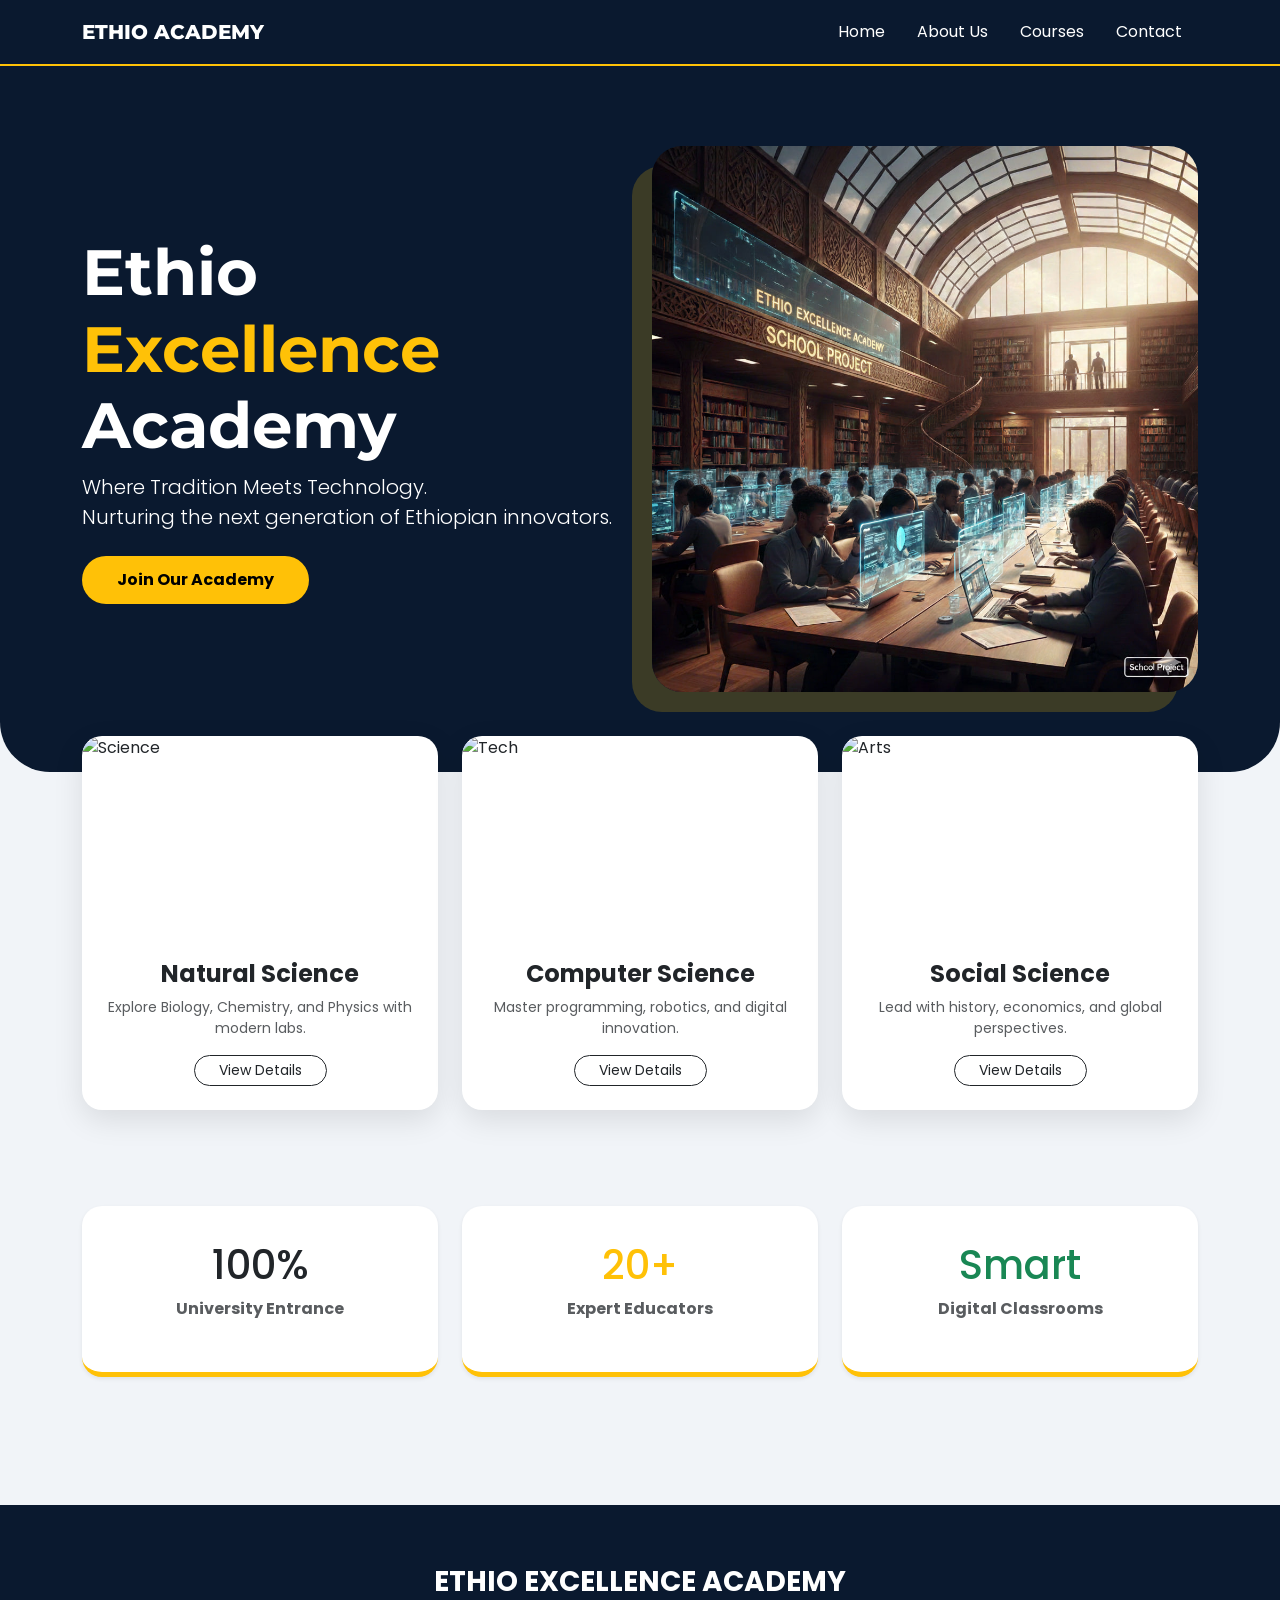
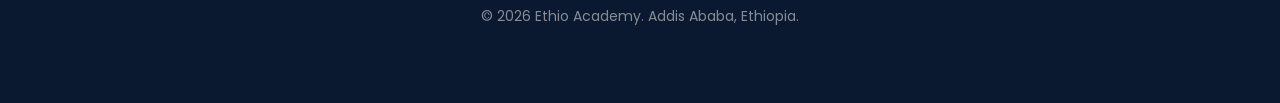
==== index.html @ 17145f85 "Update and rename home.html to index.html" ====
<!DOCTYPE html>
<html lang="en">

<head>
    <meta charset="UTF-8">
    <meta name="viewport" content="width=device-width, initial-scale=1.0">
    <title>Ethio Excellence Academy | Home</title>
    <link href="https://cdn.jsdelivr.net/npm/bootstrap@5.3.0/dist/css/bootstrap.min.css" rel="stylesheet">
    <link
        href="https://fonts.googleapis.com/css2?family=Montserrat:wght@700;800&family=Poppins:wght@300;400;600&display=swap"
        rel="stylesheet">
    <link rel="stylesheet" href="https://cdnjs.cloudflare.com/ajax/libs/animate.css/4.1.1/animate.min.css" />
    <style>
        :root {
            --primary-bg: #0a192f;
            --accent-gold: #ffc107;
            --soft-white: #f1f4f8;
        }

        body {
            font-family: 'Poppins', sans-serif;
            background-color: var(--soft-white);
            overflow-x: hidden;
        }

        .navbar {
            background-color: var(--primary-bg) !important;
            border-bottom: 2px solid var(--accent-gold);
            padding: 12px 0;
        }

        .navbar-brand {
            font-family: 'Montserrat';
            font-weight: 800;
            color: #fff !important;
        }

        /* New Layout: Text on Left, Image on Right */
        .hero-section {
            background-color: var(--primary-bg);
            padding: 80px 0;
            border-radius: 0 0 50px 50px;
            color: white;
            min-height: 550px;
            display: flex;
            align-items: center;
        }

        .hero-img-container {
            border-radius: 30px;
            overflow: hidden;
            box-shadow: -20px 20px 0px rgba(255, 193, 7, 0.2);
            /* Gold accent shadow */
            transition: 0.5s;
        }

        .hero-img-container:hover {
            transform: scale(1.02);
        }

        .hero-img-container img {
            width: 100%;
            height: auto;
            display: block;
        }

        .course-section {
            margin-top: -60px;
            position: relative;
            z-index: 100;
        }

        .course-card {
            background: white;
            border-radius: 20px;
            overflow: hidden;
            border: none;
            box-shadow: 0 10px 30px rgba(0, 0, 0, 0.1);
            transition: 0.4s ease;
            height: 100%;
        }

        .course-card:hover {
            transform: translateY(-15px);
        }

        .course-img {
            height: 200px;
            width: 100%;
            object-fit: cover;
        }

        .btn-gold {
            background: var(--accent-gold);
            color: #000;
            font-weight: 700;
            border-radius: 50px;
            border: none;
            padding: 12px 35px;
            transition: 0.3s;
            text-decoration: none;
            display: inline-block;
        }

        .stat-card {
            background: white;
            padding: 35px;
            border-radius: 20px;
            border-bottom: 5px solid var(--accent-gold);
            transition: 0.3s;
        }

        footer {
            background: var(--primary-bg);
            color: white;
            padding: 60px 0;
            margin-top: 80px;
            text-align: center;
        }

        .text-success {
            color: #0a192f;

        }
    </style>
</head>

<body>

    <nav class="navbar navbar-expand-lg navbar-dark sticky-top">
        <div class="container">
            <a class="navbar-brand" href="index.html">ETHIO ACADEMY</a>
            <div class="collapse navbar-collapse" id="navbarNav">
                <ul class="navbar-nav ms-auto">
                    <li class="nav-item"><a class="nav-link text-white px-3" href="index.html">Home</a></li>
                    <li class="nav-item"><a class="nav-link text-white px-3" href="about.html">About Us</a></li>
                    <li class="nav-item"><a class="nav-link text-white px-3" href="course.html">Courses</a></li>
                    <li class="nav-item"><a class="nav-link text-white px-3" href="Contact.html">Contact</a></li>
                </ul>
            </div>
        </div>
    </nav>

    <header class="hero-section">
        <div class="container">
            <div class="row align-items-center">
                <div class="col-lg-6 mb-5 mb-lg-0 text-center text-lg-start">
                    <h1 class="display-3 fw-bold animate__animated animate__fadeInLeft"
                        style="font-family: 'Montserrat';">
                        Ethio <span style="color: var(--accent-gold);">Excellence</span> Academy
                    </h1>
                    <p class="lead mb-4 animate__animated animate__fadeInLeft" style="animation-delay: 0.2s;">
                        Where Tradition Meets Technology. <br>
                        Nurturing the next generation of Ethiopian innovators.
                    </p>
                    <div class="animate__animated animate__fadeInUp" style="animation-delay: 0.4s;">
                        <a href="contact.html" class="btn btn-gold">Join Our Academy</a>
                    </div>
                </div>
                <div class="col-lg-6 animate__animated animate__fadeInRight">
                    <div class="hero-img-container">
                        <img src="hero.jpg" alt="Academy Library and Technology">
                    </div>
                </div>
            </div>
        </div>
    </header>

    <div class="container course-section">
        <div class="row g-4 justify-content-center">
            <div class="col-md-4">
                <div class="card course-card">
                    <img src="https://images.pexels.com/photos/3735709/pexels-photo-3735709.jpeg" class="course-img"
                        alt="Science">
                    <div class="card-body p-4 text-center">
                        <h4 class="fw-bold">Natural Science</h4>
                        <p class="text-muted small">Explore Biology, Chemistry, and Physics with modern labs.</p>
                        <a href="course.html" class="btn btn-sm btn-outline-dark rounded-pill px-4">View Details</a>
                    </div>
                </div>
            </div>
            <div class="col-md-4">
                <div class="card course-card">
                    <img src="https://images.pexels.com/photos/546819/pexels-photo-546819.jpeg" class="course-img"
                        alt="Tech">
                    <div class="card-body p-4 text-center">
                        <h4 class="fw-bold">Computer Science</h4>
                        <p class="text-muted small">Master programming, robotics, and digital innovation.</p>
                        <a href="course.html" class="btn btn-sm btn-outline-dark rounded-pill px-4">View Details</a>
                    </div>
                </div>
            </div>
            <div class="col-md-4">
                <div class="card course-card">
                    <img src="https://images.pexels.com/photos/159711/books-bookstore-book-reading-159711.jpeg"
                        class="course-img" alt="Arts">
                    <div class="card-body p-4 text-center">
                        <h4 class="fw-bold">Social Science</h4>
                        <p class="text-muted small">Lead with history, economics, and global perspectives.</p>
                        <a href="course.html" class="btn btn-sm btn-outline-dark rounded-pill px-4">View Details</a>
                    </div>
                </div>
            </div>
        </div>
    </div>

    <div class="container my-5 py-5 text-center">
        <div class="row g-4">
            <div class="col-md-4">
                <div class="stat-card shadow-sm">
                    <h1>100%</h1>
                    <p class="fw-bold text-muted">University Entrance</p>
                </div>
            </div>
            <div class="col-md-4">
                <div class="stat-card shadow-sm">
                    <h1 class="text-warning">20+</h1>
                    <p class="fw-bold text-muted">Expert Educators</p>
                </div>
            </div>
            <div class="col-md-4">
                <div class="stat-card shadow-sm">
                    <h1 class="text-success">Smart</h1>
                    <p class="fw-bold text-muted">Digital Classrooms</p>
                </div>
            </div>
        </div>
    </div>

    <footer>
        <div class="container">
            <h3 class="fw-bold mb-2">ETHIO EXCELLENCE ACADEMY</h3>
            <p class="small opacity-50">© 2026 Ethio Academy. Addis Ababa, Ethiopia.</p>
        </div>
    </footer>

    <script src="https://cdn.jsdelivr.net/npm/bootstrap@5.3.0/dist/js/bootstrap.bundle.min.js"></script>
</body>

</html>
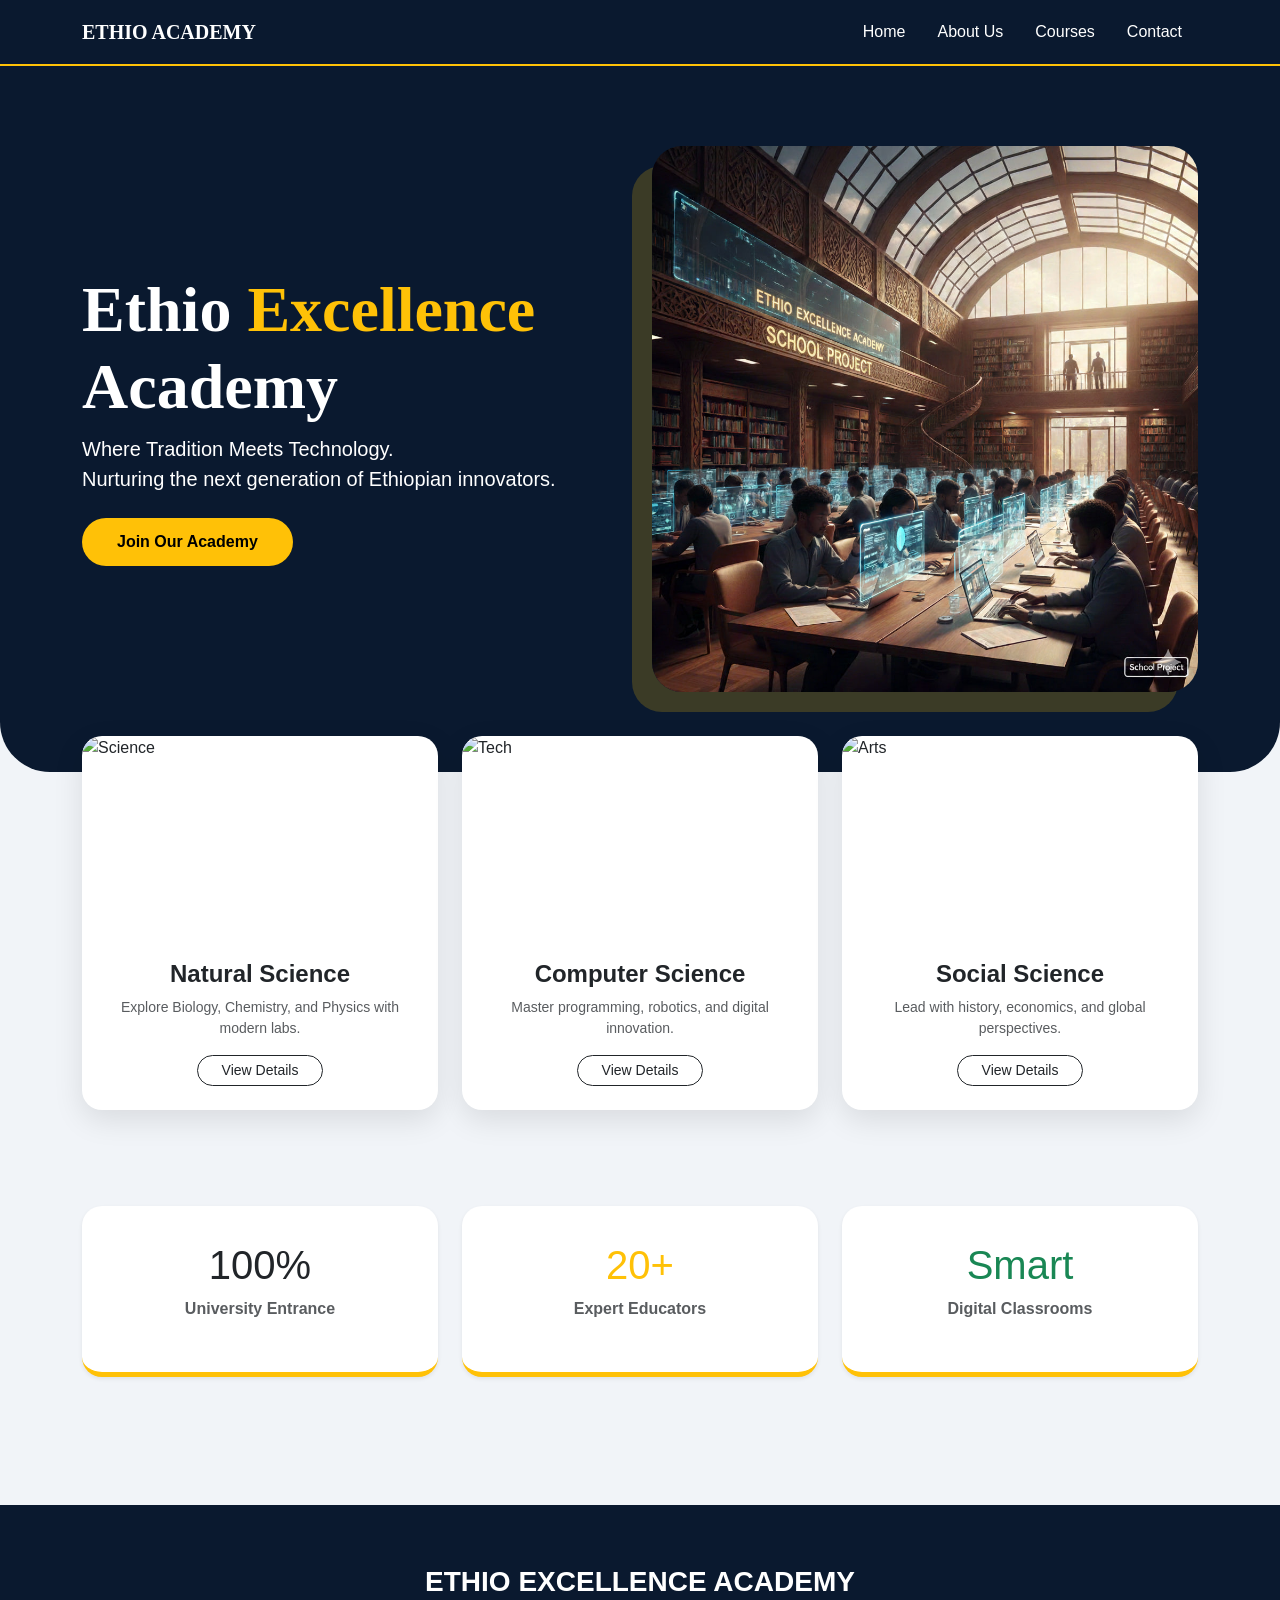
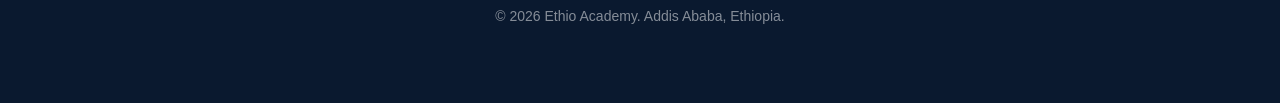
==== commit 0e53eda0: "fix: add security hardening across all pages - Add Subresource Integrity (SRI) hashes to all CDN res" ====
--- a/index.html
+++ b/index.html
@@ -4,12 +4,15 @@
 <head>
     <meta charset="UTF-8">
     <meta name="viewport" content="width=device-width, initial-scale=1.0">
+    <meta http-equiv="X-Frame-Options" content="DENY">
+    <meta http-equiv="X-Content-Type-Options" content="nosniff">
+    <meta http-equiv="Content-Security-Policy" content="default-src 'self'; script-src 'self' https://cdn.jsdelivr.net; style-src 'self' 'unsafe-inline' https://cdn.jsdelivr.net https://fonts.googleapis.com https://cdnjs.cloudflare.com; font-src https://fonts.gstatic.com https://cdnjs.cloudflare.com; img-src 'self' https://images.pexels.com data:;">
     <title>Ethio Excellence Academy | Home</title>
-    <link href="https://cdn.jsdelivr.net/npm/bootstrap@5.3.0/dist/css/bootstrap.min.css" rel="stylesheet">
+    <link href="https://cdn.jsdelivr.net/npm/bootstrap@5.3.0/dist/css/bootstrap.min.css" rel="stylesheet" integrity="sha384-9ndCyUaIbzAi2FUVXJi0CjmCapSmO7SnpJef0486qhLnuZ2cdeRhO02iuK6FUUVM" crossorigin="anonymous">
     <link
         href="https://fonts.googleapis.com/css2?family=Montserrat:wght@700;800&family=Poppins:wght@300;400;600&display=swap"
         rel="stylesheet">
-    <link rel="stylesheet" href="https://cdnjs.cloudflare.com/ajax/libs/animate.css/4.1.1/animate.min.css" />
+    <link rel="stylesheet" href="https://cdnjs.cloudflare.com/ajax/libs/animate.css/4.1.1/animate.min.css" integrity="sha384-Gu3KVV2H9d+yA4QDpVB7VcOyhJlAVrcXd0thEjr4KznfaFPLe0xQJyonVxONa4ZC" crossorigin="anonymous" />
     <style>
         :root {
             --primary-bg: #0a192f;
@@ -234,7 +237,7 @@
         </div>
     </footer>
 
-    <script src="https://cdn.jsdelivr.net/npm/bootstrap@5.3.0/dist/js/bootstrap.bundle.min.js"></script>
+    <script src="https://cdn.jsdelivr.net/npm/bootstrap@5.3.0/dist/js/bootstrap.bundle.min.js" integrity="sha384-geWF76RCwLtnZ8qwWowPQNguL3RmwHVBC9FhGdlKrxdiJJigb/j/68SIy3Te4Bkz" crossorigin="anonymous"></script>
 </body>
 
 </html>
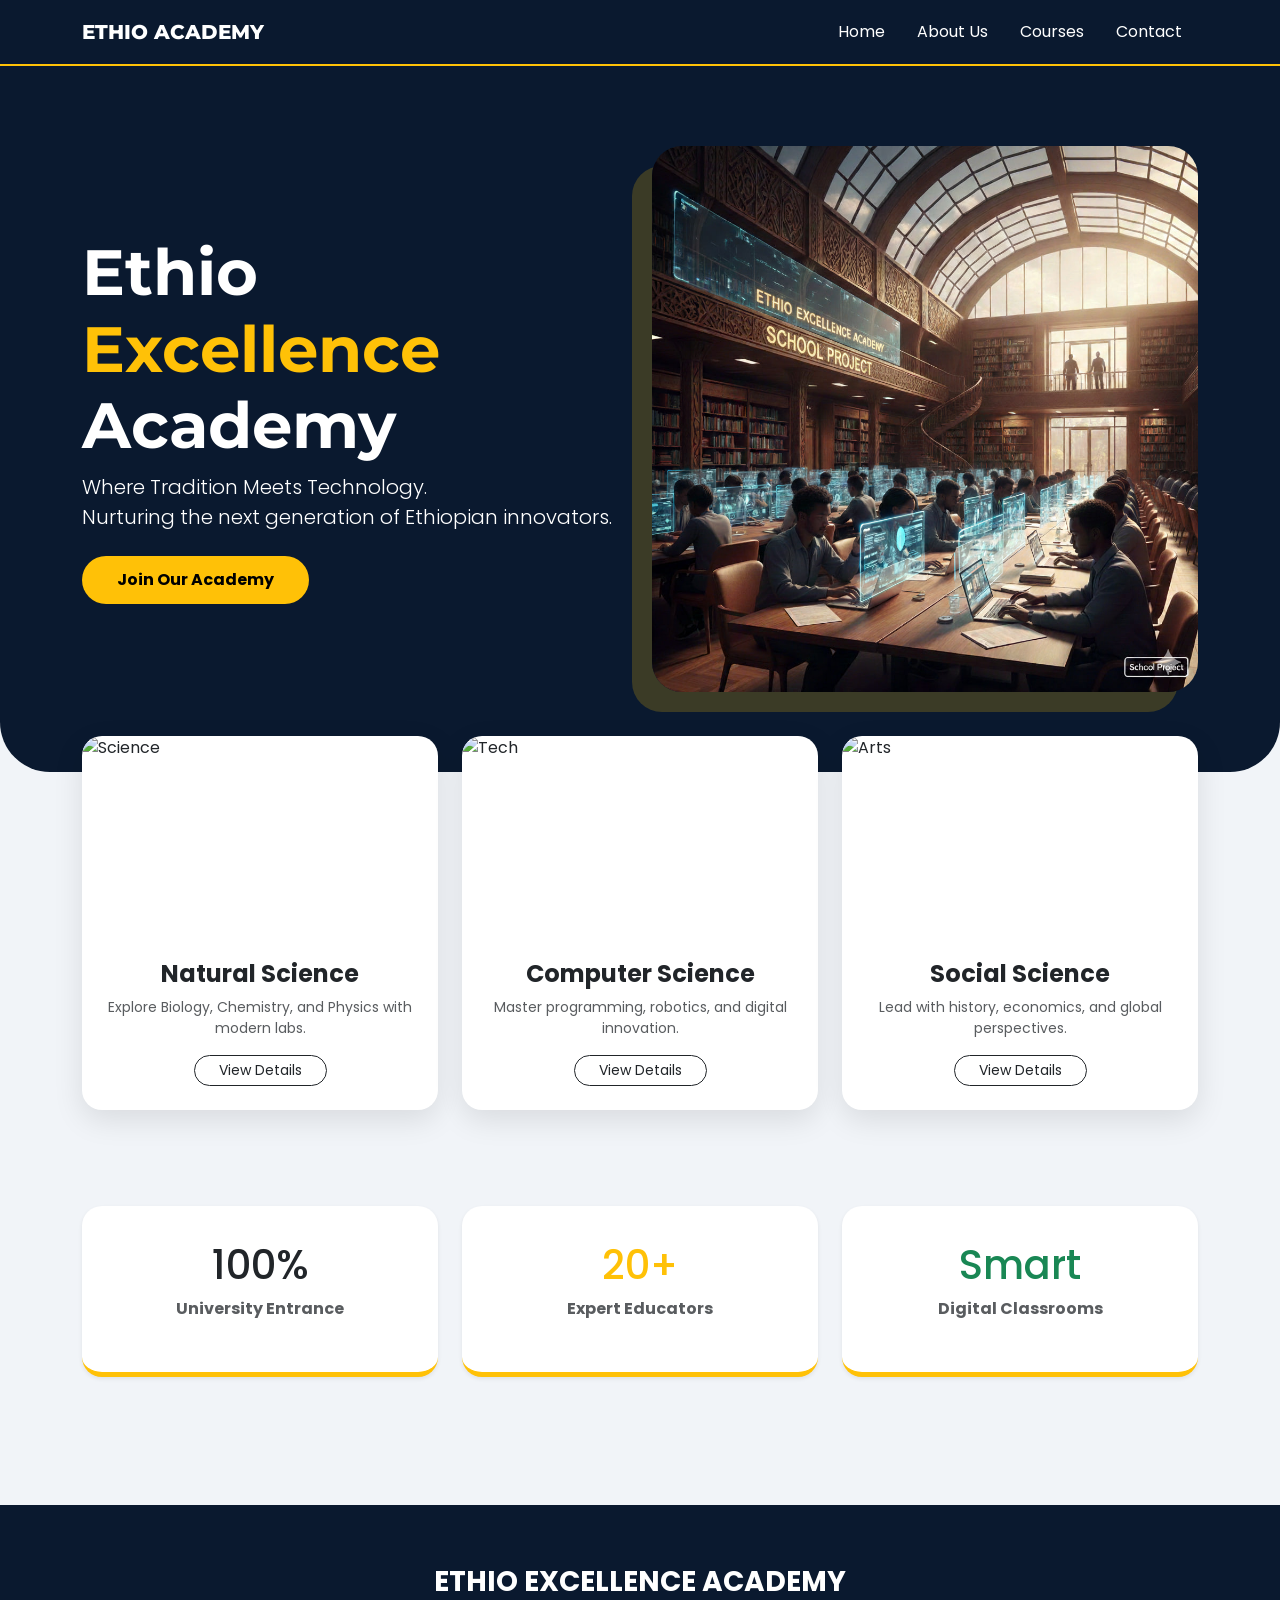
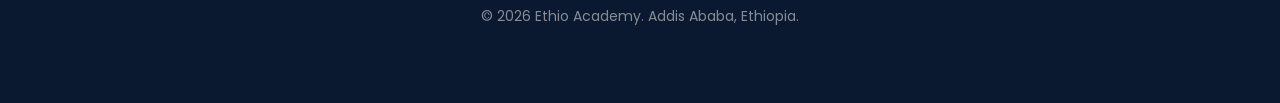
==== commit 038cddda: "Improve error handling: add try/catch, form validation, and image fallbacks - contact.html: Wrap loc" ====
--- a/index.html
+++ b/index.html
@@ -4,15 +4,12 @@
 <head>
     <meta charset="UTF-8">
     <meta name="viewport" content="width=device-width, initial-scale=1.0">
-    <meta http-equiv="X-Frame-Options" content="DENY">
-    <meta http-equiv="X-Content-Type-Options" content="nosniff">
-    <meta http-equiv="Content-Security-Policy" content="default-src 'self'; script-src 'self' https://cdn.jsdelivr.net; style-src 'self' 'unsafe-inline' https://cdn.jsdelivr.net https://fonts.googleapis.com https://cdnjs.cloudflare.com; font-src https://fonts.gstatic.com https://cdnjs.cloudflare.com; img-src 'self' https://images.pexels.com data:;">
     <title>Ethio Excellence Academy | Home</title>
-    <link href="https://cdn.jsdelivr.net/npm/bootstrap@5.3.0/dist/css/bootstrap.min.css" rel="stylesheet" integrity="sha384-9ndCyUaIbzAi2FUVXJi0CjmCapSmO7SnpJef0486qhLnuZ2cdeRhO02iuK6FUUVM" crossorigin="anonymous">
+    <link href="https://cdn.jsdelivr.net/npm/bootstrap@5.3.0/dist/css/bootstrap.min.css" rel="stylesheet">
     <link
         href="https://fonts.googleapis.com/css2?family=Montserrat:wght@700;800&family=Poppins:wght@300;400;600&display=swap"
         rel="stylesheet">
-    <link rel="stylesheet" href="https://cdnjs.cloudflare.com/ajax/libs/animate.css/4.1.1/animate.min.css" integrity="sha384-Gu3KVV2H9d+yA4QDpVB7VcOyhJlAVrcXd0thEjr4KznfaFPLe0xQJyonVxONa4ZC" crossorigin="anonymous" />
+    <link rel="stylesheet" href="https://cdnjs.cloudflare.com/ajax/libs/animate.css/4.1.1/animate.min.css" />
     <style>
         :root {
             --primary-bg: #0a192f;
@@ -237,7 +234,25 @@
         </div>
     </footer>
 
-    <script src="https://cdn.jsdelivr.net/npm/bootstrap@5.3.0/dist/js/bootstrap.bundle.min.js" integrity="sha384-geWF76RCwLtnZ8qwWowPQNguL3RmwHVBC9FhGdlKrxdiJJigb/j/68SIy3Te4Bkz" crossorigin="anonymous"></script>
+    <script src="https://cdn.jsdelivr.net/npm/bootstrap@5.3.0/dist/js/bootstrap.bundle.min.js"></script>
+    <script>
+        document.querySelectorAll('img').forEach(function(img) {
+            img.addEventListener('error', function() {
+                this.style.backgroundColor = '#e9ecef';
+                this.style.display = 'flex';
+                this.style.alignItems = 'center';
+                this.style.justifyContent = 'center';
+                this.alt = this.alt || 'Image';
+                this.src = 'data:image/svg+xml,' + encodeURIComponent(
+                    '<svg xmlns="http://www.w3.org/2000/svg" width="400" height="200">' +
+                    '<rect width="100%" height="100%" fill="%23e9ecef"/>' +
+                    '<text x="50%" y="50%" dominant-baseline="middle" text-anchor="middle" fill="%236c757d" font-family="sans-serif" font-size="16">' +
+                    (this.alt || 'Image unavailable') + '</text></svg>'
+                );
+                this.onerror = null;
+            });
+        });
+    </script>
 </body>
 
 </html>
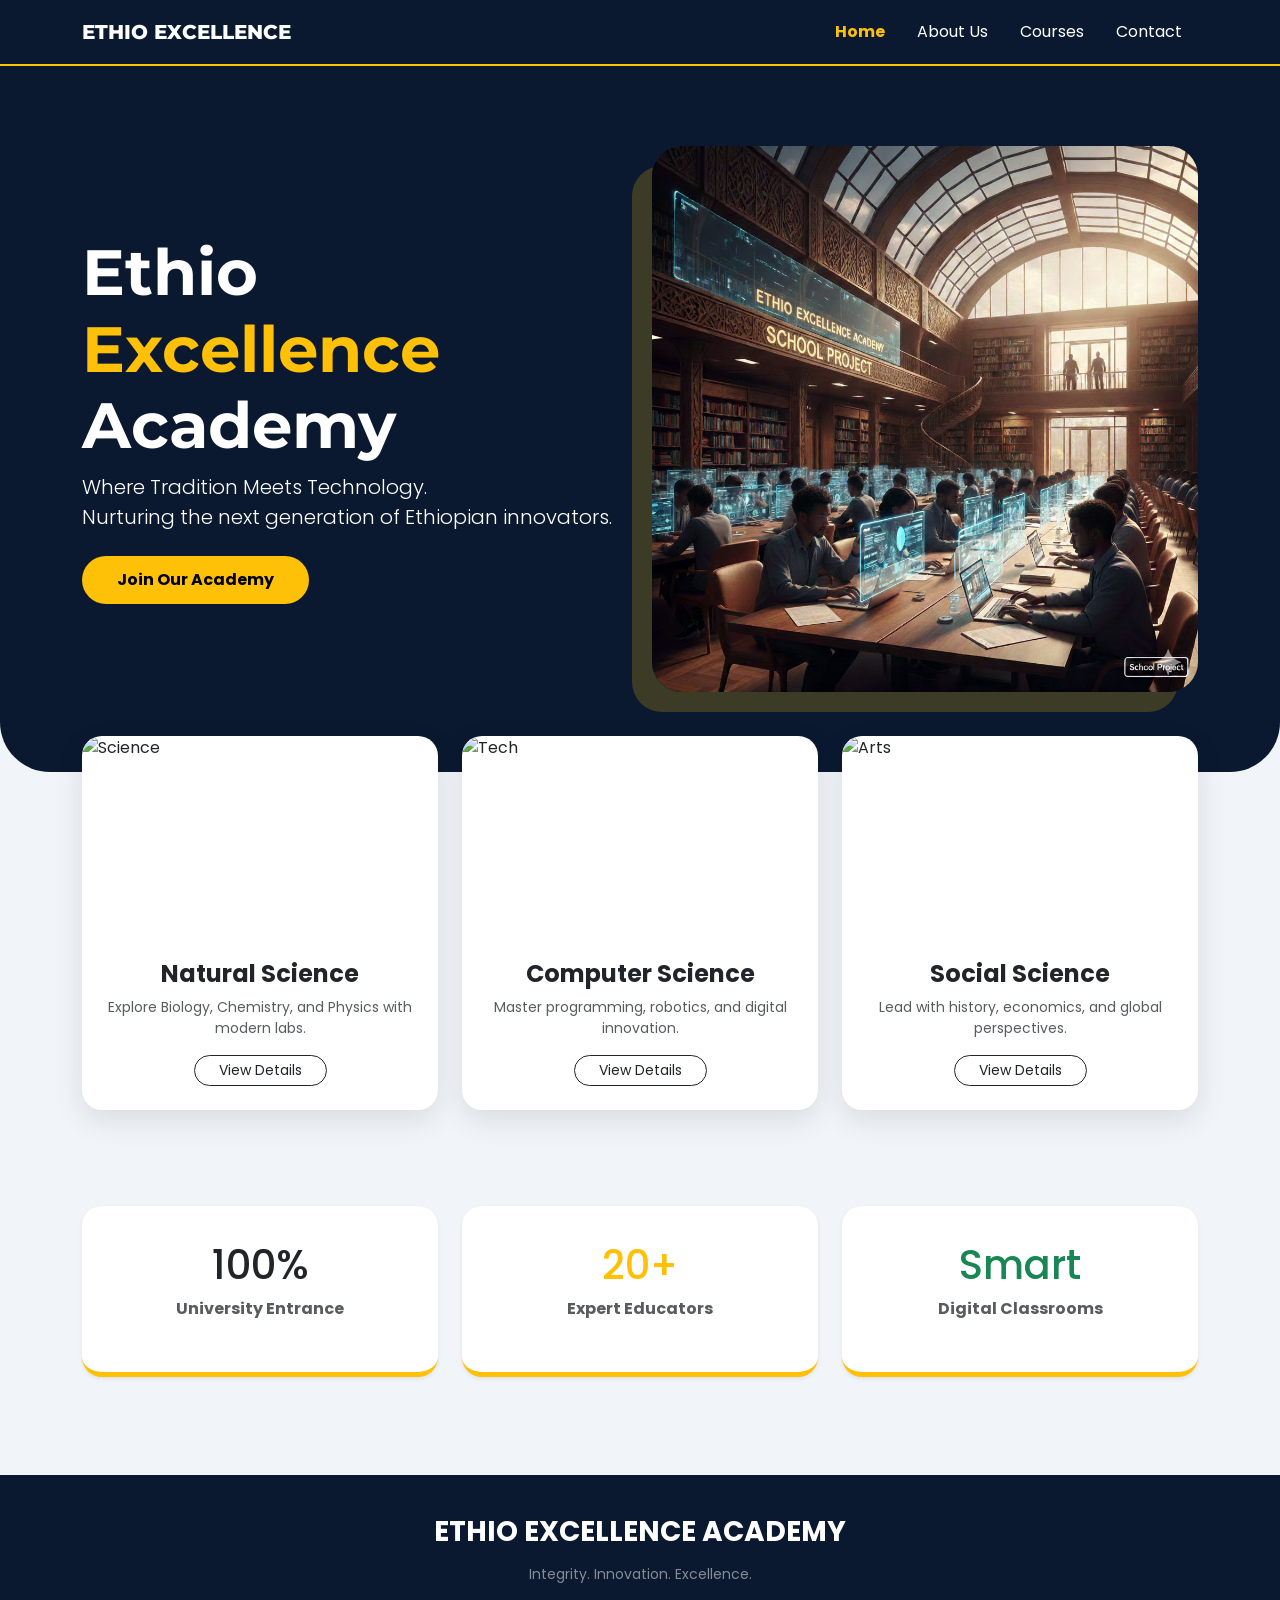
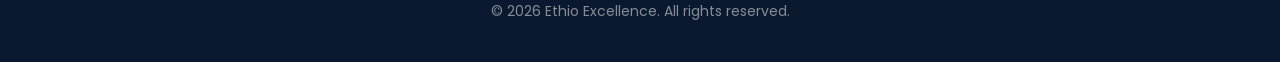
==== commit 5dbbfe4e: "refactor: extract duplicated CSS and HTML into shared utilities - Create css/shared.css with common " ====
--- a/index.html
+++ b/index.html
@@ -10,38 +10,15 @@
         href="https://fonts.googleapis.com/css2?family=Montserrat:wght@700;800&family=Poppins:wght@300;400;600&display=swap"
         rel="stylesheet">
     <link rel="stylesheet" href="https://cdnjs.cloudflare.com/ajax/libs/animate.css/4.1.1/animate.min.css" />
+    <link rel="stylesheet" href="css/shared.css">
     <style>
-        :root {
-            --primary-bg: #0a192f;
-            --accent-gold: #ffc107;
-            --soft-white: #f1f4f8;
-        }
-
-        body {
-            font-family: 'Poppins', sans-serif;
-            background-color: var(--soft-white);
-            overflow-x: hidden;
-        }
-
-        .navbar {
-            background-color: var(--primary-bg) !important;
-            border-bottom: 2px solid var(--accent-gold);
-            padding: 12px 0;
-        }
-
-        .navbar-brand {
-            font-family: 'Montserrat';
-            font-weight: 800;
-            color: #fff !important;
-        }
-
-        /* New Layout: Text on Left, Image on Right */
         .hero-section {
             background-color: var(--primary-bg);
             padding: 80px 0;
             border-radius: 0 0 50px 50px;
             color: white;
             min-height: 550px;
+            height: auto;
             display: flex;
             align-items: center;
         }
@@ -50,7 +27,6 @@
             border-radius: 30px;
             overflow: hidden;
             box-shadow: -20px 20px 0px rgba(255, 193, 7, 0.2);
-            /* Gold accent shadow */
             transition: 0.5s;
         }
 
@@ -70,76 +46,15 @@
             z-index: 100;
         }
 
-        .course-card {
-            background: white;
-            border-radius: 20px;
-            overflow: hidden;
-            border: none;
-            box-shadow: 0 10px 30px rgba(0, 0, 0, 0.1);
-            transition: 0.4s ease;
-            height: 100%;
-        }
-
-        .course-card:hover {
-            transform: translateY(-15px);
-        }
-
-        .course-img {
-            height: 200px;
-            width: 100%;
-            object-fit: cover;
-        }
-
-        .btn-gold {
-            background: var(--accent-gold);
-            color: #000;
-            font-weight: 700;
-            border-radius: 50px;
-            border: none;
-            padding: 12px 35px;
-            transition: 0.3s;
-            text-decoration: none;
-            display: inline-block;
-        }
-
-        .stat-card {
-            background: white;
-            padding: 35px;
-            border-radius: 20px;
-            border-bottom: 5px solid var(--accent-gold);
-            transition: 0.3s;
-        }
-
-        footer {
-            background: var(--primary-bg);
-            color: white;
-            padding: 60px 0;
-            margin-top: 80px;
-            text-align: center;
-        }
-
         .text-success {
             color: #0a192f;
-
         }
     </style>
 </head>
 
 <body>
 
-    <nav class="navbar navbar-expand-lg navbar-dark sticky-top">
-        <div class="container">
-            <a class="navbar-brand" href="index.html">ETHIO ACADEMY</a>
-            <div class="collapse navbar-collapse" id="navbarNav">
-                <ul class="navbar-nav ms-auto">
-                    <li class="nav-item"><a class="nav-link text-white px-3" href="index.html">Home</a></li>
-                    <li class="nav-item"><a class="nav-link text-white px-3" href="about.html">About Us</a></li>
-                    <li class="nav-item"><a class="nav-link text-white px-3" href="course.html">Courses</a></li>
-                    <li class="nav-item"><a class="nav-link text-white px-3" href="Contact.html">Contact</a></li>
-                </ul>
-            </div>
-        </div>
-    </nav>
+    <div id="shared-navbar"></div>
 
     <header class="hero-section">
         <div class="container">
@@ -227,31 +142,13 @@
         </div>
     </div>
 
-    <footer>
-        <div class="container">
-            <h3 class="fw-bold mb-2">ETHIO EXCELLENCE ACADEMY</h3>
-            <p class="small opacity-50">© 2026 Ethio Academy. Addis Ababa, Ethiopia.</p>
-        </div>
-    </footer>
+    <div id="shared-footer"></div>
 
     <script src="https://cdn.jsdelivr.net/npm/bootstrap@5.3.0/dist/js/bootstrap.bundle.min.js"></script>
+    <script src="js/components.js"></script>
     <script>
-        document.querySelectorAll('img').forEach(function(img) {
-            img.addEventListener('error', function() {
-                this.style.backgroundColor = '#e9ecef';
-                this.style.display = 'flex';
-                this.style.alignItems = 'center';
-                this.style.justifyContent = 'center';
-                this.alt = this.alt || 'Image';
-                this.src = 'data:image/svg+xml,' + encodeURIComponent(
-                    '<svg xmlns="http://www.w3.org/2000/svg" width="400" height="200">' +
-                    '<rect width="100%" height="100%" fill="%23e9ecef"/>' +
-                    '<text x="50%" y="50%" dominant-baseline="middle" text-anchor="middle" fill="%236c757d" font-family="sans-serif" font-size="16">' +
-                    (this.alt || 'Image unavailable') + '</text></svg>'
-                );
-                this.onerror = null;
-            });
-        });
+        renderNavbar("home");
+        renderFooter();
     </script>
 </body>
 
--- a/css/shared.css
+++ b/css/shared.css
@@ -0,0 +1,195 @@
+/* ============================================================
+   Shared Styles - Ethio Excellence Academy
+   Common CSS extracted from all pages to eliminate duplication.
+   ============================================================ */
+
+/* --- CSS Variables --- */
+:root {
+    --primary-bg: #0a192f;
+    --accent-gold: #ffc107;
+    --accent-blue: #007bff;
+    --accent-green: #198754;
+    --soft-white: #f1f4f8;
+}
+
+/* --- Base --- */
+body {
+    font-family: 'Poppins', sans-serif;
+    background-color: var(--soft-white);
+    overflow-x: hidden;
+}
+
+/* --- Navbar --- */
+.navbar {
+    background-color: var(--primary-bg) !important;
+    border-bottom: 2px solid var(--accent-gold);
+    padding: 12px 0;
+}
+
+.navbar-brand {
+    font-family: 'Montserrat', sans-serif;
+    font-weight: 800;
+    color: #fff !important;
+}
+
+/* --- Page Header --- */
+.page-header {
+    background: var(--primary-bg);
+    color: white;
+    padding: 60px 0;
+    text-align: center;
+}
+
+/* --- Hero Section (department detail pages) --- */
+.hero-section {
+    background-size: cover;
+    background-position: center;
+    height: 35vh;
+    display: flex;
+    align-items: center;
+    color: white;
+    text-align: center;
+}
+
+/* --- Detail Card (department detail pages) --- */
+.detail-card {
+    background: white;
+    border-radius: 20px;
+    overflow: hidden;
+    margin-bottom: 30px;
+    border: none;
+    box-shadow: 0 10px 25px rgba(0, 0, 0, 0.1);
+    height: 100%;
+}
+
+.detail-img {
+    height: 280px;
+    width: 100%;
+    object-fit: cover;
+    background-color: #eee;
+}
+
+.subject-title {
+    color: var(--primary-bg);
+    font-weight: 800;
+    margin-bottom: 15px;
+    padding-left: 15px;
+}
+
+/* --- Course Card (home page) --- */
+.course-card {
+    background: white;
+    border-radius: 20px;
+    overflow: hidden;
+    border: none;
+    box-shadow: 0 10px 30px rgba(0, 0, 0, 0.1);
+    transition: 0.4s ease;
+    height: 100%;
+}
+
+.course-card:hover {
+    transform: translateY(-15px);
+}
+
+.course-img {
+    height: 200px;
+    width: 100%;
+    object-fit: cover;
+}
+
+/* --- Stat Card / Stat Box --- */
+.stat-card,
+.stat-box {
+    background: white;
+    padding: 30px;
+    border-radius: 20px;
+    border-bottom: 5px solid var(--accent-gold);
+    text-align: center;
+    box-shadow: 0 5px 15px rgba(0, 0, 0, 0.05);
+    transition: 0.3s;
+}
+
+.stat-card {
+    padding: 35px;
+}
+
+/* --- Buttons --- */
+.btn-gold {
+    background: var(--accent-gold);
+    color: #000;
+    font-weight: 700;
+    border-radius: 50px;
+    border: none;
+    padding: 12px 35px;
+    transition: 0.3s;
+    text-decoration: none;
+    display: inline-block;
+}
+
+.btn-gold:hover {
+    background: #e0a800;
+    transform: translateY(-3px);
+}
+
+.btn-apply {
+    font-weight: 800;
+    border-radius: 50px;
+    padding: 15px 60px;
+    text-decoration: none;
+    display: inline-block;
+    transition: 0.3s;
+}
+
+.btn-apply:hover {
+    transform: translateY(-3px);
+}
+
+/* --- Footer --- */
+footer {
+    background: var(--primary-bg);
+    color: white;
+    padding: 40px 0;
+    text-align: center;
+    margin-top: 50px;
+}
+
+/* --- Section Title (contact page) --- */
+.section-title {
+    color: var(--accent-gold);
+    font-size: 1.1rem;
+    border-bottom: 1px solid #eee;
+    padding-bottom: 10px;
+    margin-bottom: 20px;
+}
+
+/* --- Contact / Form Cards --- */
+.contact-form-card {
+    background: white;
+    border-radius: 30px;
+    padding: 40px;
+    box-shadow: 0 15px 50px rgba(0, 0, 0, 0.1);
+}
+
+.info-card {
+    background: var(--primary-bg);
+    color: white;
+    border-radius: 30px;
+    padding: 40px;
+    height: 100%;
+}
+
+.map-container {
+    border-radius: 20px;
+    overflow: hidden;
+    height: 250px;
+    border: 4px solid white;
+    margin-top: 20px;
+}
+
+/* --- Table Card (course page) --- */
+.table-card {
+    background: white;
+    border-radius: 15px;
+    overflow: hidden;
+    box-shadow: 0 5px 20px rgba(0, 0, 0, 0.05);
+}
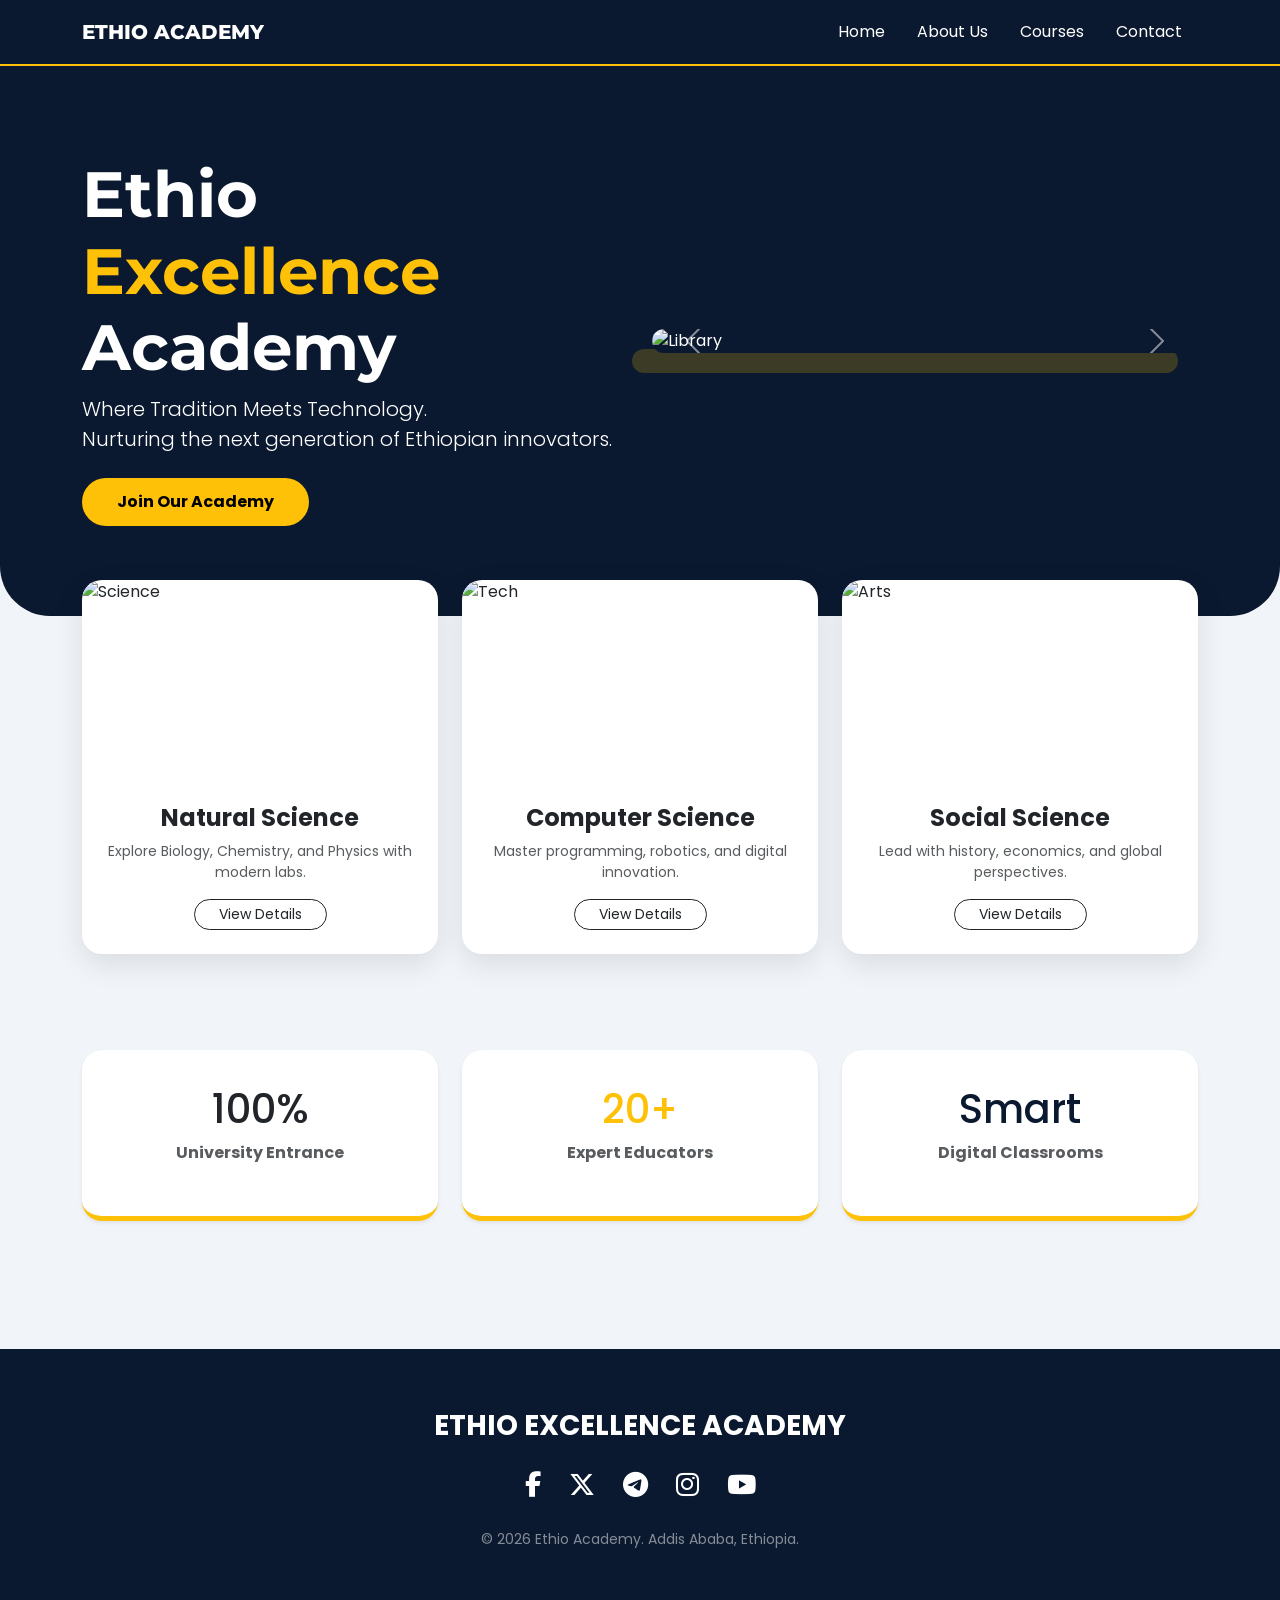
==== commit 52c24e30: "Enhance index.html with carousel and social icons Added a carousel to the hero section and included " ====
--- a/index.html
+++ b/index.html
@@ -6,19 +6,42 @@
     <meta name="viewport" content="width=device-width, initial-scale=1.0">
     <title>Ethio Excellence Academy | Home</title>
     <link href="https://cdn.jsdelivr.net/npm/bootstrap@5.3.0/dist/css/bootstrap.min.css" rel="stylesheet">
+    <link rel="stylesheet" href="https://cdnjs.cloudflare.com/ajax/libs/font-awesome/6.4.2/css/all.min.css">
     <link
         href="https://fonts.googleapis.com/css2?family=Montserrat:wght@700;800&family=Poppins:wght@300;400;600&display=swap"
         rel="stylesheet">
     <link rel="stylesheet" href="https://cdnjs.cloudflare.com/ajax/libs/animate.css/4.1.1/animate.min.css" />
-    <link rel="stylesheet" href="css/shared.css">
     <style>
+        :root {
+            --primary-bg: #0a192f;
+            --accent-gold: #ffc107;
+            --soft-white: #f1f4f8;
+        }
+
+        body {
+            font-family: 'Poppins', sans-serif;
+            background-color: var(--soft-white);
+            overflow-x: hidden;
+        }
+
+        .navbar {
+            background-color: var(--primary-bg) !important;
+            border-bottom: 2px solid var(--accent-gold);
+            padding: 12px 0;
+        }
+
+        .navbar-brand {
+            font-family: 'Montserrat';
+            font-weight: 800;
+            color: #fff !important;
+        }
+
         .hero-section {
             background-color: var(--primary-bg);
             padding: 80px 0;
             border-radius: 0 0 50px 50px;
             color: white;
             min-height: 550px;
-            height: auto;
             display: flex;
             align-items: center;
         }
@@ -30,14 +53,10 @@
             transition: 0.5s;
         }
 
-        .hero-img-container:hover {
-            transform: scale(1.02);
-        }
-
-        .hero-img-container img {
+        .carousel-item img {
             width: 100%;
-            height: auto;
-            display: block;
+            height: 450px;
+            object-fit: cover;
         }
 
         .course-section {
@@ -46,15 +65,95 @@
             z-index: 100;
         }
 
-        .text-success {
-            color: #0a192f;
+        .course-card {
+            background: white;
+            border-radius: 20px;
+            overflow: hidden;
+            border: none;
+            box-shadow: 0 10px 30px rgba(0, 0, 0, 0.1);
+            transition: 0.4s ease;
+            height: 100%;
+        }
+
+        .course-card:hover {
+            transform: translateY(-15px);
+        }
+
+        .course-img {
+            height: 200px;
+            width: 100%;
+            object-fit: cover;
+        }
+
+        .btn-gold {
+            background: var(--accent-gold);
+            color: #000;
+            font-weight: 700;
+            border-radius: 50px;
+            border: none;
+            padding: 12px 35px;
+            transition: 0.3s;
+            text-decoration: none;
+            display: inline-block;
+        }
+
+        .stat-card {
+            background: white;
+            padding: 35px;
+            border-radius: 20px;
+            border-bottom: 5px solid var(--accent-gold);
+        }
+
+        /* ሶሻል ሚዲያ አይኮኖች ስታይል */
+        .social-links a {
+            color: white;
+            font-size: 26px;
+            margin: 0 12px;
+            transition: 0.3s ease;
+            text-decoration: none;
+            display: inline-block;
+        }
+
+        .social-links a:hover {
+            color: var(--accent-gold);
+            transform: translateY(-5px);
+        }
+
+        footer {
+            background: var(--primary-bg);
+            color: white;
+            padding: 60px 0;
+            margin-top: 80px;
+            text-align: center;
+        }
+
+        /* ስክሪኑ ሲያንስ የሜኑ ምልክቱ ጎልቶ እንዲታይ */
+        .navbar-toggler {
+            border-color: var(--accent-gold) !important;
+            /* የሳጥኑ መስመር ወርቃማ እንዲሆን */
+        }
+
+        .navbar-toggler-icon {
+            background-image: url("data:image/svg+xml;charset=utf8,%3Csvg viewBox='0 0 32 32' xmlns='http://www.w3.org/2000/svg'%3Cpath stroke='rgba(255, 193, 7, 1)' stroke-width='2' stroke-linecap='round' stroke-miterlimit='10' d='M4 8h24M4 16h24M4 24h24'/%3E%3C/svg%3E") !important;
         }
     </style>
 </head>
 
 <body>
 
-    <div id="shared-navbar"></div>
+    <nav class="navbar navbar-expand-lg navbar-dark sticky-top">
+        <div class="container">
+            <a class="navbar-brand" href="index.html">ETHIO ACADEMY</a>
+            <div class="collapse navbar-collapse" id="navbarNav">
+                <ul class="navbar-nav ms-auto">
+                    <li class="nav-item"><a class="nav-link text-white px-3" href="index.html">Home</a></li>
+                    <li class="nav-item"><a class="nav-link text-white px-3" href="about.html">About Us</a></li>
+                    <li class="nav-item"><a class="nav-link text-white px-3" href="course.html">Courses</a></li>
+                    <li class="nav-item"><a class="nav-link text-white px-3" href="Contact.html">Contact</a></li>
+                </ul>
+            </div>
+        </div>
+    </nav>
 
     <header class="hero-section">
         <div class="container">
@@ -69,12 +168,34 @@
                         Nurturing the next generation of Ethiopian innovators.
                     </p>
                     <div class="animate__animated animate__fadeInUp" style="animation-delay: 0.4s;">
-                        <a href="contact.html" class="btn btn-gold">Join Our Academy</a>
-                    </div>
-                </div>
+                        <a href="Contact.html" class="btn btn-gold">Join Our Academy</a>
+                    </div>
+                </div>
+
                 <div class="col-lg-6 animate__animated animate__fadeInRight">
-                    <div class="hero-img-container">
-                        <img src="hero.jpg" alt="Academy Library and Technology">
+                    <div id="heroCarousel" class="carousel slide hero-img-container" data-bs-ride="carousel">
+                        <div class="carousel-inner">
+                            <div class="carousel-item active">
+                                <img src="https://images.pexels.com/photos/5212345/pexels-photo-5212345.jpeg"
+                                    alt="Library">
+                            </div>
+                            <div class="carousel-item">
+                                <img src="https://images.pexels.com/photos/8438918/pexels-photo-8438918.jpeg"
+                                    alt="Science Lab">
+                            </div>
+                            <div class="carousel-item">
+                                <img src="https://images.pexels.com/photos/3184292/pexels-photo-3184292.jpeg"
+                                    alt="Innovation">
+                            </div>
+                        </div>
+                        <button class="carousel-control-prev" type="button" data-bs-target="#heroCarousel"
+                            data-bs-slide="prev">
+                            <span class="carousel-control-prev-icon"></span>
+                        </button>
+                        <button class="carousel-control-next" type="button" data-bs-target="#heroCarousel"
+                            data-bs-slide="next">
+                            <span class="carousel-control-next-icon"></span>
+                        </button>
                     </div>
                 </div>
             </div>
@@ -135,21 +256,30 @@
             </div>
             <div class="col-md-4">
                 <div class="stat-card shadow-sm">
-                    <h1 class="text-success">Smart</h1>
+                    <h1 style="color: #0a192f;">Smart</h1>
                     <p class="fw-bold text-muted">Digital Classrooms</p>
                 </div>
             </div>
         </div>
     </div>
 
-    <div id="shared-footer"></div>
+    <footer>
+        <div class="container">
+            <h3 class="fw-bold mb-4">ETHIO EXCELLENCE ACADEMY</h3>
+
+            <div class="social-links mb-4">
+                <a href="https://www.facebook.com/"><i class="fab fa-facebook-f"></i></a>
+                <a href="https://twitter.com/"><i class="fab fa-x-twitter"></i></a>
+                <a href="https://t.me/"><i class="fab fa-telegram-plane"></i></a>
+                <a href="https://www.instagram.com/"><i class="fab fa-instagram"></i></a>
+                <a href="https://www.youtube.com/"><i class="fab fa-youtube"></i></a>
+            </div>
+
+            <p class="small opacity-50">© 2026 Ethio Academy. Addis Ababa, Ethiopia.</p>
+        </div>
+    </footer>
 
     <script src="https://cdn.jsdelivr.net/npm/bootstrap@5.3.0/dist/js/bootstrap.bundle.min.js"></script>
-    <script src="js/components.js"></script>
-    <script>
-        renderNavbar("home");
-        renderFooter();
-    </script>
 </body>
 
 </html>
